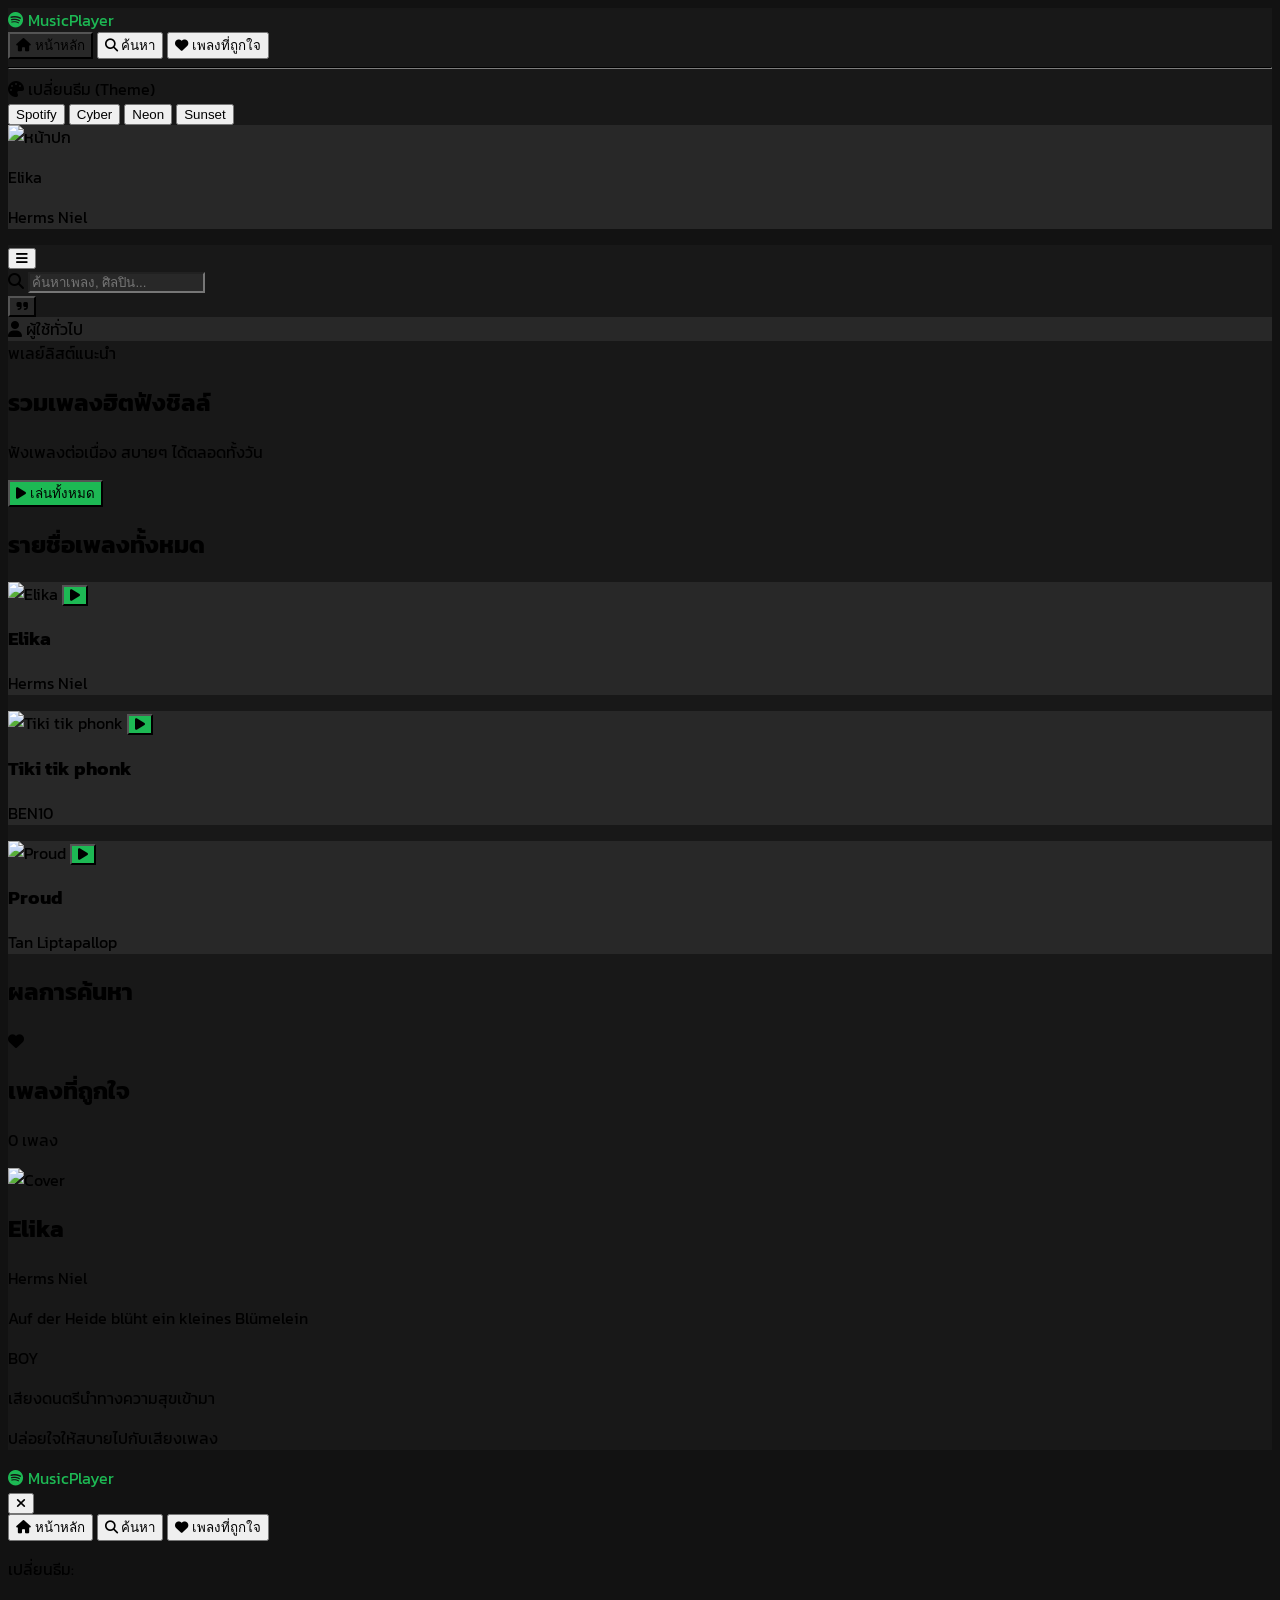
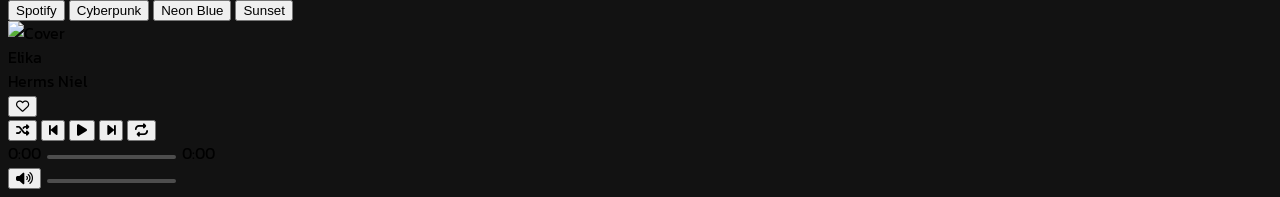
==== index.html @ 7f272111 "Add files via upload" ====
<!DOCTYPE html>
<html lang="th">
<head>
    <meta charset="UTF-8">
    <meta name="viewport" content="width=device-width, initial-scale=1.0">
    <title>Spotify Web Player Clone</title>
    <!-- Tailwind CSS -->
    <script src="https://cdn.tailwindcss.com"></script>
    <!-- FontAwesome Icons -->
    <link rel="stylesheet" href="https://cdnjs.cloudflare.com/ajax/libs/font-awesome/6.4.0/css/all.min.css">
    <!-- Google Fonts -->
    <link href="https://fonts.googleapis.com/css2?family=Inter:wght@300;400;500;600;700&family=Kanit:wght@300;400;500;600&display=swap" rel="stylesheet">
    <!-- Custom CSS -->
    <link rel="stylesheet" href="style.css">
</head>
<body class="theme-spotify bg-custom-base text-white h-screen flex flex-col overflow-hidden">

    <!-- Main Container -->
    <div class="flex flex-1 h-[calc(100vh-90px)] p-2 gap-2 overflow-hidden">
        
        <!-- Sidebar Navigation -->
        <aside class="w-64 bg-custom-surface rounded-lg p-4 flex flex-col justify-between hidden md:flex">
            <div class="space-y-6">
                <!-- Logo -->
                <div class="flex items-center gap-3 px-2 text-custom-primary cursor-pointer">
                    <i class="fa-brands fa-spotify text-3xl"></i>
                    <span class="text-xl font-bold tracking-wider text-white">MusicPlayer</span>
                </div>

                <!-- Main Menu -->
                <nav class="space-y-2">
                    <button onclick="switchTab('home')" id="nav-home" class="w-full flex items-center gap-4 px-3 py-2.5 rounded-md text-white font-medium bg-custom-elevated hover:bg-custom-elevated transition">
                        <i class="fa-solid fa-house text-lg"></i>
                        <span>หน้าหลัก</span>
                    </button>
                    <button onclick="switchTab('search')" id="nav-search" class="w-full flex items-center gap-4 px-3 py-2.5 rounded-md text-gray-400 hover:text-white font-medium hover:bg-custom-elevated transition">
                        <i class="fa-solid fa-magnifying-glass text-lg"></i>
                        <span>ค้นหา</span>
                    </button>
                    <button onclick="switchTab('favorites')" id="nav-favorites" class="w-full flex items-center gap-4 px-3 py-2.5 rounded-md text-gray-400 hover:text-white font-medium hover:bg-custom-elevated transition">
                        <i class="fa-solid fa-heart text-lg text-red-500"></i>
                        <span>เพลงที่ถูกใจ</span>
                    </button>
                </nav>

                <hr class="border-custom">

                <!-- Theme Selector Section -->
                <div>
                    <label class="text-xs font-semibold text-gray-400 uppercase tracking-wider block mb-3 px-2">
                        <i class="fa-solid fa-palette mr-1"></i> เปลี่ยนธีม (Theme)
                    </label>
                    <div class="grid grid-cols-2 gap-2 px-1">
                        <button onclick="setTheme('spotify')" class="p-2 text-xs rounded border border-gray-700 hover:border-green-500 flex items-center gap-2 bg-[#121212]">
                            <span class="w-3 h-3 rounded-full bg-[#1db954]"></span> Spotify
                        </button>
                        <button onclick="setTheme('cyberpunk')" class="p-2 text-xs rounded border border-gray-700 hover:border-pink-500 flex items-center gap-2 bg-[#0f051d]">
                            <span class="w-3 h-3 rounded-full bg-[#ff007f]"></span> Cyber
                        </button>
                        <button onclick="setTheme('neon-blue')" class="p-2 text-xs rounded border border-gray-700 hover:border-cyan-500 flex items-center gap-2 bg-[#030d1a]">
                            <span class="w-3 h-3 rounded-full bg-[#00d2ff]"></span> Neon
                        </button>
                        <button onclick="setTheme('sunset')" class="p-2 text-xs rounded border border-gray-700 hover:border-orange-500 flex items-center gap-2 bg-[#1a0c16]">
                            <span class="w-3 h-3 rounded-full bg-[#ff5e36]"></span> Sunset
                        </button>
                    </div>
                </div>
            </div>

            <!-- Current Track Mini Card Sidebar -->
            <div id="sidebar-track-info" class="p-3 bg-custom-elevated rounded-lg flex items-center gap-3 hidden">
                <img id="sidebar-cover" src="https://images.unsplash.com/photo-1470225620780-dba8ba36b745?w=100&h=100&fit=crop" class="w-12 h-12 rounded object-cover" alt="หน้าปก">
                <div class="overflow-hidden">
                    <p id="sidebar-title" class="text-sm font-semibold truncate">ชื่อเพลง</p>
                    <p id="sidebar-artist" class="text-xs text-gray-400 truncate">ศิลปิน</p>
                </div>
            </div>
        </aside>

        <!-- Main Content View -->
        <main class="flex-1 bg-custom-surface rounded-lg flex flex-col overflow-hidden relative">
            
            <!-- Header Bar -->
            <header class="p-4 flex justify-between items-center bg-black/20 backdrop-blur-md border-b border-custom sticky top-0 z-10">
                <div class="flex items-center gap-3 flex-1 max-w-md">
                    <!-- Mobile Menu Button -->
                    <button class="md:hidden text-2xl text-gray-300 mr-2" onclick="toggleMobileMenu()">
                        <i class="fa-solid fa-bars"></i>
                    </button>
                    
                    <!-- Search Input -->
                    <div class="relative w-full">
                        <i class="fa-solid fa-magnifying-glass absolute left-3 top-1/2 -translate-y-1/2 text-gray-400"></i>
                        <input type="text" id="search-input" oninput="handleSearch()" placeholder="ค้นหาเพลง, ศิลปิน..." 
                            class="w-full bg-custom-elevated pl-10 pr-4 py-2 rounded-full text-sm text-white placeholder-gray-400 focus:outline-none focus:ring-2 focus:ring-green-500 transition">
                    </div>
                </div>

                <!-- Right Side Header Controls -->
                <div class="flex items-center gap-3">
                    <button onclick="toggleLyricsView()" id="lyrics-btn" class="p-2 rounded-full bg-custom-elevated text-gray-300 hover:text-white transition" title="เนื้อเพลง">
                        <i class="fa-solid fa-quote-right"></i>
                    </button>
                    <div class="flex items-center gap-2 bg-custom-elevated px-3 py-1.5 rounded-full">
                        <i class="fa-solid fa-user text-xs"></i>
                        <span class="text-xs font-semibold">ผู้ใช้ทั่วไป</span>
                    </div>
                </div>
            </header>

            <!-- Scrollable Content Area -->
            <div id="content-area" class="flex-1 overflow-y-auto p-6">
                
                <!-- HOME VIEW -->
                <section id="view-home">
                    <div class="bg-gradient-to-r from-green-800 to-black/60 rounded-xl p-6 mb-8 flex items-center justify-between shadow-lg">
                        <div>
                            <span class="bg-white/20 text-xs px-2.5 py-1 rounded-full uppercase font-bold tracking-wider mb-2 inline-block">พเลย์ลิสต์แนะนำ</span>
                            <h1 class="text-3xl md:text-4xl font-extrabold mb-2">รวมเพลงฮิตฟังชิลล์</h1>
                            <p class="text-gray-200 text-sm mb-4">ฟังเพลงต่อเนื่อง สบายๆ ได้ตลอดทั้งวัน</p>
                            <button onclick="playSong(0)" class="bg-custom-primary text-black font-bold px-6 py-2.5 rounded-full hover:scale-105 transition flex items-center gap-2 shadow-md">
                                <i class="fa-solid fa-play"></i> เล่นทั้งหมด
                            </button>
                        </div>
                    </div>

                    <div class="mb-8">
                        <h2 class="text-2xl font-bold mb-4">รายชื่อเพลงทั้งหมด</h2>
                        <div id="song-grid" class="grid grid-cols-2 sm:grid-cols-3 md:grid-cols-4 lg:grid-cols-5 gap-4">
                            <!-- Songs Cards -->
                        </div>
                    </div>
                </section>

                <!-- SEARCH VIEW -->
                <section id="view-search" class="hidden">
                    <h2 class="text-2xl font-bold mb-4">ผลการค้นหา</h2>
                    <div id="search-results" class="space-y-2"></div>
                </section>

                <!-- FAVORITES VIEW -->
                <section id="view-favorites" class="hidden">
                    <div class="flex items-center gap-4 mb-6">
                        <div class="w-20 h-20 rounded-lg bg-gradient-to-br from-red-500 to-pink-600 flex items-center justify-center shadow-lg">
                            <i class="fa-solid fa-heart text-3xl text-white"></i>
                        </div>
                        <div>
                            <h1 class="text-3xl font-bold">เพลงที่ถูกใจ</h1>
                            <p id="fav-count" class="text-sm text-gray-400">0 เพลง</p>
                        </div>
                    </div>
                    <div id="favorites-list" class="space-y-2"></div>
                </section>

                <!-- LYRICS VIEW -->
                <section id="view-lyrics" class="hidden min-h-full flex flex-col items-center justify-center text-center p-4">
                    <div class="max-w-xl w-full">
                        <img id="lyrics-cover" src="" class="w-48 h-48 rounded-lg shadow-2xl mx-auto mb-6 object-cover" alt="Cover">
                        <h2 id="lyrics-title" class="text-2xl font-bold mb-1">--</h2>
                        <p id="lyrics-artist" class="text-gray-400 mb-8">--</p>
                        
                        <div id="lyrics-box" class="space-y-4 max-h-60 overflow-y-auto p-4 bg-black/20 rounded-xl"></div>
                    </div>
                </section>

            </div>
        </main>
    </div>

    <!-- Mobile Navigation Drawer -->
    <div id="mobile-menu" class="fixed inset-0 bg-black/80 z-50 flex flex-col p-6 hidden md:hidden">
        <div class="flex justify-between items-center mb-8">
            <div class="flex items-center gap-3 text-custom-primary">
                <i class="fa-brands fa-spotify text-3xl"></i>
                <span class="text-xl font-bold text-white">MusicPlayer</span>
            </div>
            <button onclick="toggleMobileMenu()" class="text-2xl text-gray-400"><i class="fa-solid fa-xmark"></i></button>
        </div>
        <nav class="space-y-4">
            <button onclick="switchTab('home'); toggleMobileMenu()" class="w-full flex items-center gap-4 text-lg p-2">
                <i class="fa-solid fa-house"></i> หน้าหลัก
            </button>
            <button onclick="switchTab('search'); toggleMobileMenu()" class="w-full flex items-center gap-4 text-lg p-2">
                <i class="fa-solid fa-magnifying-glass"></i> ค้นหา
            </button>
            <button onclick="switchTab('favorites'); toggleMobileMenu()" class="w-full flex items-center gap-4 text-lg p-2">
                <i class="fa-solid fa-heart text-red-500"></i> เพลงที่ถูกใจ
            </button>
        </nav>
        <div class="mt-auto">
            <p class="text-sm font-semibold mb-3">เปลี่ยนธีม:</p>
            <div class="grid grid-cols-2 gap-2">
                <button onclick="setTheme('spotify')" class="p-2 text-xs rounded bg-gray-800">Spotify</button>
                <button onclick="setTheme('cyberpunk')" class="p-2 text-xs rounded bg-gray-800">Cyberpunk</button>
                <button onclick="setTheme('neon-blue')" class="p-2 text-xs rounded bg-gray-800">Neon Blue</button>
                <button onclick="setTheme('sunset')" class="p-2 text-xs rounded bg-gray-800">Sunset</button>
            </div>
        </div>
    </div>

    <!-- Player Bottom Bar -->
    <footer class="h-[90px] bg-custom-base border-t border-custom px-4 flex items-center justify-between z-20 relative">
        <div class="flex items-center gap-3 w-1/4 min-w-[180px]">
            <img id="player-cover" src="https://images.unsplash.com/photo-1470225620780-dba8ba36b745?w=100&h=100&fit=crop" class="w-14 h-14 rounded object-cover bg-gray-800 shadow-md" alt="Cover">
            <div class="overflow-hidden">
                <div id="player-title" class="text-sm font-semibold truncate hover:underline cursor-pointer">เลือกเพลงเพื่อเล่น</div>
                <div id="player-artist" class="text-xs text-gray-400 truncate hover:underline cursor-pointer">--</div>
            </div>
            <button onclick="toggleFavoriteCurrent()" id="player-fav-btn" class="text-gray-400 hover:text-red-500 transition ml-2">
                <i class="fa-regular fa-heart"></i>
            </button>
        </div>

        <div class="flex flex-col items-center gap-1.5 w-2/4 max-w-xl">
            <div class="flex items-center gap-6">
                <button id="btn-shuffle" onclick="toggleShuffle()" class="text-gray-400 hover:text-white transition text-sm" title="สุ่มเพลง">
                    <i class="fa-solid fa-shuffle"></i>
                </button>
                <button onclick="prevSong()" class="text-gray-300 hover:text-white transition text-lg" title="เพลงก่อนหน้า">
                    <i class="fa-solid fa-backward-step"></i>
                </button>
                <button id="btn-play" onclick="togglePlayPause()" class="w-10 h-10 rounded-full bg-white text-black flex items-center justify-center hover:scale-105 transition shadow" title="เล่น/หยุด">
                    <i class="fa-solid fa-play text-lg pl-0.5"></i>
                </button>
                <button onclick="nextSong()" class="text-gray-300 hover:text-white transition text-lg" title="เพลงถัดไป">
                    <i class="fa-solid fa-forward-step"></i>
                </button>
                <button id="btn-repeat" onclick="toggleRepeat()" class="text-gray-400 hover:text-white transition text-sm" title="วนซ้ำ">
                    <i class="fa-solid fa-repeat"></i>
                </button>
            </div>

            <div class="w-full flex items-center gap-2 text-xs text-gray-400 range-container">
                <span id="current-time">0:00</span>
                <input type="range" id="seek-slider" min="0" max="100" value="0" class="w-full h-1" oninput="seekTo(this.value)">
                <span id="duration-time">0:00</span>
            </div>
        </div>

        <div class="flex items-center justify-end gap-3 w-1/4">
            <div class="flex items-center gap-2 range-container w-32">
                <button onclick="toggleMute()" id="btn-volume" class="text-gray-400 hover:text-white">
                    <i class="fa-solid fa-volume-high"></i>
                </button>
                <input type="range" id="volume-slider" min="0" max="1" step="0.01" value="0.7" class="w-full h-1" oninput="setVolume(this.value)">
            </div>
        </div>
    </footer>

    <!-- Audio Element -->
    <audio id="audio-player"></audio>

    <!-- Custom JavaScript -->
    <script src="script.js"></script>
</body>
</html>
---- style.css ----
body {
    font-family: 'Kanit', 'Inter', sans-serif;
    user-select: none;
}

/* Dynamic Theme Variables */
:root {
    --bg-base: #121212;
    --bg-surface: #181818;
    --bg-elevated: #282828;
    --accent-primary: #1db954;
    --accent-hover: #1ed760;
    --text-main: #ffffff;
    --text-muted: #b3b3b3;
    --border-color: #282828;
}

/* Custom Themes */
body.theme-spotify {
    --bg-base: #121212;
    --bg-surface: #181818;
    --bg-elevated: #282828;
    --accent-primary: #1db954;
    --accent-hover: #1ed760;
    --text-main: #ffffff;
    --text-muted: #b3b3b3;
    --border-color: #282828;
}

body.theme-cyberpunk {
    --bg-base: #0f051d;
    --bg-surface: #1b0933;
    --bg-elevated: #2c1254;
    --accent-primary: #ff007f;
    --accent-hover: #ff3399;
    --text-main: #00f6ff;
    --text-muted: #a48fff;
    --border-color: #3b186c;
}

body.theme-neon-blue {
    --bg-base: #030d1a;
    --bg-surface: #0a192f;
    --bg-elevated: #112240;
    --accent-primary: #00d2ff;
    --accent-hover: #33ddff;
    --text-main: #e6f1ff;
    --text-muted: #8892b0;
    --border-color: #233554;
}

body.theme-sunset {
    --bg-base: #1a0c16;
    --bg-surface: #2a1524;
    --bg-elevated: #3d1e35;
    --accent-primary: #ff5e36;
    --accent-hover: #ff7854;
    --text-main: #fff0f5;
    --text-muted: #c39ea0;
    --border-color: #4a2340;
}

/* Custom Scrollbar */
::-webkit-scrollbar {
    width: 8px;
    height: 8px;
}
::-webkit-scrollbar-track {
    background: transparent;
}
::-webkit-scrollbar-thumb {
    background: rgba(255, 255, 255, 0.2);
    border-radius: 4px;
}
::-webkit-scrollbar-thumb:hover {
    background: rgba(255, 255, 255, 0.4);
}

/* Apply Variables */
.bg-custom-base { background-color: var(--bg-base); }
.bg-custom-surface { background-color: var(--bg-surface); }
.bg-custom-elevated { background-color: var(--bg-elevated); }
.text-custom-primary { color: var(--accent-primary); }
.bg-custom-primary { background-color: var(--accent-primary); }
.border-custom { border-color: var(--border-color); }

/* Range Slider Styling */
input[type="range"] {
    -webkit-appearance: none;
    appearance: none;
    background: transparent;
    cursor: pointer;
}
input[type="range"]::-webkit-slider-runnable-track {
    background: #4d4d4d;
    height: 4px;
    border-radius: 2px;
}
input[type="range"]::-webkit-slider-thumb {
    -webkit-appearance: none;
    appearance: none;
    margin-top: -4px;
    background-color: #fff;
    height: 12px;
    width: 12px;
    border-radius: 50%;
    opacity: 0;
    transition: opacity 0.2s;
}
.range-container:hover input[type="range"]::-webkit-slider-thumb {
    opacity: 1;
}
.range-container:hover input[type="range"]::-webkit-slider-runnable-track {
    background: var(--accent-primary);
}

/* Animation */
@keyframes pulse-subtle {
    0%, 100% { opacity: 1; transform: scale(1); }
    50% { opacity: 0.85; transform: scale(0.98); }
}
.playing-animation {
    animation: pulse-subtle 2s infinite ease-in-out;
}

.lyric-line {
    transition: all 0.3s ease;
}
.lyric-line.active {
    color: var(--accent-primary);
    font-size: 1.25rem;
    font-weight: 600;
}
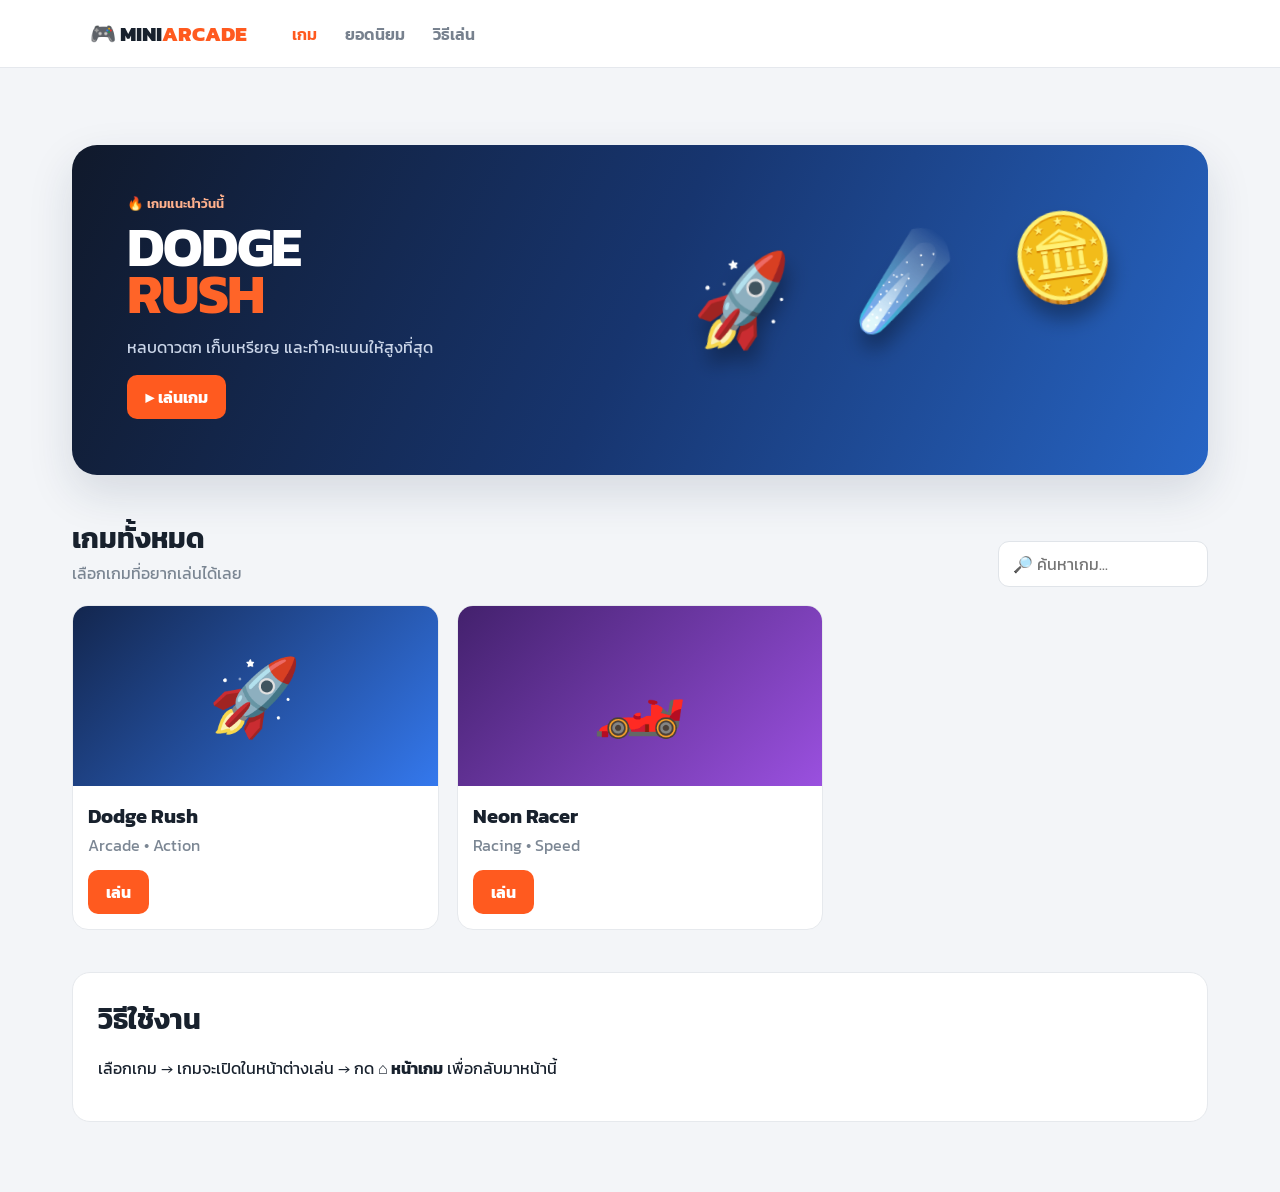
==== commit 51f94fb0: "Add files via upload" ====
--- a/index.html
+++ b/index.html
@@ -1,256 +1,76 @@
-<!DOCTYPE html>
-<html lang="th">
-<head>
-    <meta charset="UTF-8">
-    <meta name="viewport" content="width=device-width, initial-scale=1.0">
-    <title>Spotify Web Player Clone</title>
-    <!-- Tailwind CSS -->
-    <script src="https://cdn.tailwindcss.com"></script>
-    <!-- FontAwesome Icons -->
-    <link rel="stylesheet" href="https://cdnjs.cloudflare.com/ajax/libs/font-awesome/6.4.0/css/all.min.css">
-    <!-- Google Fonts -->
-    <link href="https://fonts.googleapis.com/css2?family=Inter:wght@300;400;500;600;700&family=Kanit:wght@300;400;500;600&display=swap" rel="stylesheet">
-    <!-- Custom CSS -->
-    <link rel="stylesheet" href="style.css">
-</head>
-<body class="theme-spotify bg-custom-base text-white h-screen flex flex-col overflow-hidden">
-
-    <!-- Main Container -->
-    <div class="flex flex-1 h-[calc(100vh-90px)] p-2 gap-2 overflow-hidden">
-        
-        <!-- Sidebar Navigation -->
-        <aside class="w-64 bg-custom-surface rounded-lg p-4 flex flex-col justify-between hidden md:flex">
-            <div class="space-y-6">
-                <!-- Logo -->
-                <div class="flex items-center gap-3 px-2 text-custom-primary cursor-pointer">
-                    <i class="fa-brands fa-spotify text-3xl"></i>
-                    <span class="text-xl font-bold tracking-wider text-white">MusicPlayer</span>
-                </div>
-
-                <!-- Main Menu -->
-                <nav class="space-y-2">
-                    <button onclick="switchTab('home')" id="nav-home" class="w-full flex items-center gap-4 px-3 py-2.5 rounded-md text-white font-medium bg-custom-elevated hover:bg-custom-elevated transition">
-                        <i class="fa-solid fa-house text-lg"></i>
-                        <span>หน้าหลัก</span>
-                    </button>
-                    <button onclick="switchTab('search')" id="nav-search" class="w-full flex items-center gap-4 px-3 py-2.5 rounded-md text-gray-400 hover:text-white font-medium hover:bg-custom-elevated transition">
-                        <i class="fa-solid fa-magnifying-glass text-lg"></i>
-                        <span>ค้นหา</span>
-                    </button>
-                    <button onclick="switchTab('favorites')" id="nav-favorites" class="w-full flex items-center gap-4 px-3 py-2.5 rounded-md text-gray-400 hover:text-white font-medium hover:bg-custom-elevated transition">
-                        <i class="fa-solid fa-heart text-lg text-red-500"></i>
-                        <span>เพลงที่ถูกใจ</span>
-                    </button>
-                </nav>
-
-                <hr class="border-custom">
-
-                <!-- Theme Selector Section -->
-                <div>
-                    <label class="text-xs font-semibold text-gray-400 uppercase tracking-wider block mb-3 px-2">
-                        <i class="fa-solid fa-palette mr-1"></i> เปลี่ยนธีม (Theme)
-                    </label>
-                    <div class="grid grid-cols-2 gap-2 px-1">
-                        <button onclick="setTheme('spotify')" class="p-2 text-xs rounded border border-gray-700 hover:border-green-500 flex items-center gap-2 bg-[#121212]">
-                            <span class="w-3 h-3 rounded-full bg-[#1db954]"></span> Spotify
-                        </button>
-                        <button onclick="setTheme('cyberpunk')" class="p-2 text-xs rounded border border-gray-700 hover:border-pink-500 flex items-center gap-2 bg-[#0f051d]">
-                            <span class="w-3 h-3 rounded-full bg-[#ff007f]"></span> Cyber
-                        </button>
-                        <button onclick="setTheme('neon-blue')" class="p-2 text-xs rounded border border-gray-700 hover:border-cyan-500 flex items-center gap-2 bg-[#030d1a]">
-                            <span class="w-3 h-3 rounded-full bg-[#00d2ff]"></span> Neon
-                        </button>
-                        <button onclick="setTheme('sunset')" class="p-2 text-xs rounded border border-gray-700 hover:border-orange-500 flex items-center gap-2 bg-[#1a0c16]">
-                            <span class="w-3 h-3 rounded-full bg-[#ff5e36]"></span> Sunset
-                        </button>
-                    </div>
-                </div>
-            </div>
-
-            <!-- Current Track Mini Card Sidebar -->
-            <div id="sidebar-track-info" class="p-3 bg-custom-elevated rounded-lg flex items-center gap-3 hidden">
-                <img id="sidebar-cover" src="https://images.unsplash.com/photo-1470225620780-dba8ba36b745?w=100&h=100&fit=crop" class="w-12 h-12 rounded object-cover" alt="หน้าปก">
-                <div class="overflow-hidden">
-                    <p id="sidebar-title" class="text-sm font-semibold truncate">ชื่อเพลง</p>
-                    <p id="sidebar-artist" class="text-xs text-gray-400 truncate">ศิลปิน</p>
-                </div>
-            </div>
-        </aside>
-
-        <!-- Main Content View -->
-        <main class="flex-1 bg-custom-surface rounded-lg flex flex-col overflow-hidden relative">
-            
-            <!-- Header Bar -->
-            <header class="p-4 flex justify-between items-center bg-black/20 backdrop-blur-md border-b border-custom sticky top-0 z-10">
-                <div class="flex items-center gap-3 flex-1 max-w-md">
-                    <!-- Mobile Menu Button -->
-                    <button class="md:hidden text-2xl text-gray-300 mr-2" onclick="toggleMobileMenu()">
-                        <i class="fa-solid fa-bars"></i>
-                    </button>
-                    
-                    <!-- Search Input -->
-                    <div class="relative w-full">
-                        <i class="fa-solid fa-magnifying-glass absolute left-3 top-1/2 -translate-y-1/2 text-gray-400"></i>
-                        <input type="text" id="search-input" oninput="handleSearch()" placeholder="ค้นหาเพลง, ศิลปิน..." 
-                            class="w-full bg-custom-elevated pl-10 pr-4 py-2 rounded-full text-sm text-white placeholder-gray-400 focus:outline-none focus:ring-2 focus:ring-green-500 transition">
-                    </div>
-                </div>
-
-                <!-- Right Side Header Controls -->
-                <div class="flex items-center gap-3">
-                    <button onclick="toggleLyricsView()" id="lyrics-btn" class="p-2 rounded-full bg-custom-elevated text-gray-300 hover:text-white transition" title="เนื้อเพลง">
-                        <i class="fa-solid fa-quote-right"></i>
-                    </button>
-                    <div class="flex items-center gap-2 bg-custom-elevated px-3 py-1.5 rounded-full">
-                        <i class="fa-solid fa-user text-xs"></i>
-                        <span class="text-xs font-semibold">ผู้ใช้ทั่วไป</span>
-                    </div>
-                </div>
-            </header>
-
-            <!-- Scrollable Content Area -->
-            <div id="content-area" class="flex-1 overflow-y-auto p-6">
-                
-                <!-- HOME VIEW -->
-                <section id="view-home">
-                    <div class="bg-gradient-to-r from-green-800 to-black/60 rounded-xl p-6 mb-8 flex items-center justify-between shadow-lg">
-                        <div>
-                            <span class="bg-white/20 text-xs px-2.5 py-1 rounded-full uppercase font-bold tracking-wider mb-2 inline-block">พเลย์ลิสต์แนะนำ</span>
-                            <h1 class="text-3xl md:text-4xl font-extrabold mb-2">รวมเพลงฮิตฟังชิลล์</h1>
-                            <p class="text-gray-200 text-sm mb-4">ฟังเพลงต่อเนื่อง สบายๆ ได้ตลอดทั้งวัน</p>
-                            <button onclick="playSong(0)" class="bg-custom-primary text-black font-bold px-6 py-2.5 rounded-full hover:scale-105 transition flex items-center gap-2 shadow-md">
-                                <i class="fa-solid fa-play"></i> เล่นทั้งหมด
-                            </button>
-                        </div>
-                    </div>
-
-                    <div class="mb-8">
-                        <h2 class="text-2xl font-bold mb-4">รายชื่อเพลงทั้งหมด</h2>
-                        <div id="song-grid" class="grid grid-cols-2 sm:grid-cols-3 md:grid-cols-4 lg:grid-cols-5 gap-4">
-                            <!-- Songs Cards -->
-                        </div>
-                    </div>
-                </section>
-
-                <!-- SEARCH VIEW -->
-                <section id="view-search" class="hidden">
-                    <h2 class="text-2xl font-bold mb-4">ผลการค้นหา</h2>
-                    <div id="search-results" class="space-y-2"></div>
-                </section>
-
-                <!-- FAVORITES VIEW -->
-                <section id="view-favorites" class="hidden">
-                    <div class="flex items-center gap-4 mb-6">
-                        <div class="w-20 h-20 rounded-lg bg-gradient-to-br from-red-500 to-pink-600 flex items-center justify-center shadow-lg">
-                            <i class="fa-solid fa-heart text-3xl text-white"></i>
-                        </div>
-                        <div>
-                            <h1 class="text-3xl font-bold">เพลงที่ถูกใจ</h1>
-                            <p id="fav-count" class="text-sm text-gray-400">0 เพลง</p>
-                        </div>
-                    </div>
-                    <div id="favorites-list" class="space-y-2"></div>
-                </section>
-
-                <!-- LYRICS VIEW -->
-                <section id="view-lyrics" class="hidden min-h-full flex flex-col items-center justify-center text-center p-4">
-                    <div class="max-w-xl w-full">
-                        <img id="lyrics-cover" src="" class="w-48 h-48 rounded-lg shadow-2xl mx-auto mb-6 object-cover" alt="Cover">
-                        <h2 id="lyrics-title" class="text-2xl font-bold mb-1">--</h2>
-                        <p id="lyrics-artist" class="text-gray-400 mb-8">--</p>
-                        
-                        <div id="lyrics-box" class="space-y-4 max-h-60 overflow-y-auto p-4 bg-black/20 rounded-xl"></div>
-                    </div>
-                </section>
-
-            </div>
-        </main>
-    </div>
-
-    <!-- Mobile Navigation Drawer -->
-    <div id="mobile-menu" class="fixed inset-0 bg-black/80 z-50 flex flex-col p-6 hidden md:hidden">
-        <div class="flex justify-between items-center mb-8">
-            <div class="flex items-center gap-3 text-custom-primary">
-                <i class="fa-brands fa-spotify text-3xl"></i>
-                <span class="text-xl font-bold text-white">MusicPlayer</span>
-            </div>
-            <button onclick="toggleMobileMenu()" class="text-2xl text-gray-400"><i class="fa-solid fa-xmark"></i></button>
-        </div>
-        <nav class="space-y-4">
-            <button onclick="switchTab('home'); toggleMobileMenu()" class="w-full flex items-center gap-4 text-lg p-2">
-                <i class="fa-solid fa-house"></i> หน้าหลัก
-            </button>
-            <button onclick="switchTab('search'); toggleMobileMenu()" class="w-full flex items-center gap-4 text-lg p-2">
-                <i class="fa-solid fa-magnifying-glass"></i> ค้นหา
-            </button>
-            <button onclick="switchTab('favorites'); toggleMobileMenu()" class="w-full flex items-center gap-4 text-lg p-2">
-                <i class="fa-solid fa-heart text-red-500"></i> เพลงที่ถูกใจ
-            </button>
-        </nav>
-        <div class="mt-auto">
-            <p class="text-sm font-semibold mb-3">เปลี่ยนธีม:</p>
-            <div class="grid grid-cols-2 gap-2">
-                <button onclick="setTheme('spotify')" class="p-2 text-xs rounded bg-gray-800">Spotify</button>
-                <button onclick="setTheme('cyberpunk')" class="p-2 text-xs rounded bg-gray-800">Cyberpunk</button>
-                <button onclick="setTheme('neon-blue')" class="p-2 text-xs rounded bg-gray-800">Neon Blue</button>
-                <button onclick="setTheme('sunset')" class="p-2 text-xs rounded bg-gray-800">Sunset</button>
-            </div>
-        </div>
-    </div>
-
-    <!-- Player Bottom Bar -->
-    <footer class="h-[90px] bg-custom-base border-t border-custom px-4 flex items-center justify-between z-20 relative">
-        <div class="flex items-center gap-3 w-1/4 min-w-[180px]">
-            <img id="player-cover" src="https://images.unsplash.com/photo-1470225620780-dba8ba36b745?w=100&h=100&fit=crop" class="w-14 h-14 rounded object-cover bg-gray-800 shadow-md" alt="Cover">
-            <div class="overflow-hidden">
-                <div id="player-title" class="text-sm font-semibold truncate hover:underline cursor-pointer">เลือกเพลงเพื่อเล่น</div>
-                <div id="player-artist" class="text-xs text-gray-400 truncate hover:underline cursor-pointer">--</div>
-            </div>
-            <button onclick="toggleFavoriteCurrent()" id="player-fav-btn" class="text-gray-400 hover:text-red-500 transition ml-2">
-                <i class="fa-regular fa-heart"></i>
-            </button>
-        </div>
-
-        <div class="flex flex-col items-center gap-1.5 w-2/4 max-w-xl">
-            <div class="flex items-center gap-6">
-                <button id="btn-shuffle" onclick="toggleShuffle()" class="text-gray-400 hover:text-white transition text-sm" title="สุ่มเพลง">
-                    <i class="fa-solid fa-shuffle"></i>
-                </button>
-                <button onclick="prevSong()" class="text-gray-300 hover:text-white transition text-lg" title="เพลงก่อนหน้า">
-                    <i class="fa-solid fa-backward-step"></i>
-                </button>
-                <button id="btn-play" onclick="togglePlayPause()" class="w-10 h-10 rounded-full bg-white text-black flex items-center justify-center hover:scale-105 transition shadow" title="เล่น/หยุด">
-                    <i class="fa-solid fa-play text-lg pl-0.5"></i>
-                </button>
-                <button onclick="nextSong()" class="text-gray-300 hover:text-white transition text-lg" title="เพลงถัดไป">
-                    <i class="fa-solid fa-forward-step"></i>
-                </button>
-                <button id="btn-repeat" onclick="toggleRepeat()" class="text-gray-400 hover:text-white transition text-sm" title="วนซ้ำ">
-                    <i class="fa-solid fa-repeat"></i>
-                </button>
-            </div>
-
-            <div class="w-full flex items-center gap-2 text-xs text-gray-400 range-container">
-                <span id="current-time">0:00</span>
-                <input type="range" id="seek-slider" min="0" max="100" value="0" class="w-full h-1" oninput="seekTo(this.value)">
-                <span id="duration-time">0:00</span>
-            </div>
-        </div>
-
-        <div class="flex items-center justify-end gap-3 w-1/4">
-            <div class="flex items-center gap-2 range-container w-32">
-                <button onclick="toggleMute()" id="btn-volume" class="text-gray-400 hover:text-white">
-                    <i class="fa-solid fa-volume-high"></i>
-                </button>
-                <input type="range" id="volume-slider" min="0" max="1" step="0.01" value="0.7" class="w-full h-1" oninput="setVolume(this.value)">
-            </div>
-        </div>
-    </footer>
-
-    <!-- Audio Element -->
-    <audio id="audio-player"></audio>
-
-    <!-- Custom JavaScript -->
-    <script src="script.js"></script>
-</body>
-</html>+<!DOCTYPE html>
+<html lang="th">
+<head>
+  <meta charset="UTF-8">
+  <meta name="viewport" content="width=device-width, initial-scale=1.0">
+  <title>Mini Arcade</title>
+  <link rel="stylesheet" href="style.css">
+</head>
+<body>
+<header class="topbar">
+  <div class="logo">🎮 MINI<span>ARCADE</span></div>
+  <nav>
+    <a class="active" href="#">เกม</a>
+    <a href="#games">ยอดนิยม</a>
+    <a href="#howto">วิธีเล่น</a>
+  </nav>
+</header>
+
+<main>
+  <section class="hero">
+    <div>
+      <small>🔥 เกมแนะนำวันนี้</small>
+      <h1>DODGE<br><span>RUSH</span></h1>
+      <p>หลบดาวตก เก็บเหรียญ และทำคะแนนให้สูงที่สุด</p>
+      <button onclick="openGame('dodge-rush')">▶ เล่นเกม</button>
+    </div>
+    <div class="hero-art">🚀 ☄️ 🪙</div>
+  </section>
+
+  <section id="games">
+    <div class="section-head">
+      <div>
+        <h2>เกมทั้งหมด</h2>
+        <p>เลือกเกมที่อยากเล่นได้เลย</p>
+      </div>
+      <input id="search" placeholder="🔎 ค้นหาเกม...">
+    </div>
+
+    <div class="games">
+      <article class="card" data-name="dodge rush">
+        <div class="thumb blue">🚀</div>
+        <div class="info">
+          <h3>Dodge Rush</h3><p>Arcade • Action</p>
+          <button onclick="openGame('dodge-rush')">เล่น</button>
+        </div>
+      </article>
+
+      <article class="card" data-name="neon racer">
+        <div class="thumb purple">🏎️</div>
+        <div class="info">
+          <h3>Neon Racer</h3><p>Racing • Speed</p>
+          <button onclick="openGame('neon-racer')">เล่น</button>
+        </div>
+      </article>
+    </div>
+  </section>
+
+  <section id="howto" class="howto">
+    <h2>วิธีใช้งาน</h2>
+    <p>เลือกเกม → เกมจะเปิดในหน้าต่างเล่น → กด <b>⌂ หน้าเกม</b> เพื่อกลับมาหน้านี้</p>
+  </section>
+</main>
+
+<div id="gameModal" class="modal hidden">
+  <div class="game-box">
+    <div class="game-bar">
+      <b id="gameTitle">Game</b>
+      <button onclick="closeGame()">✕</button>
+    </div>
+    <iframe id="gameFrame" title="Game"></iframe>
+  </div>
+</div>
+
+<script src="script.js"></script>
+</body>
+</html>
--- a/style.css
+++ b/style.css
@@ -1,133 +1,242 @@
-body {
-    font-family: 'Kanit', 'Inter', sans-serif;
-    user-select: none;
-}
-
-/* Dynamic Theme Variables */
-:root {
-    --bg-base: #121212;
-    --bg-surface: #181818;
-    --bg-elevated: #282828;
-    --accent-primary: #1db954;
-    --accent-hover: #1ed760;
-    --text-main: #ffffff;
-    --text-muted: #b3b3b3;
-    --border-color: #282828;
-}
-
-/* Custom Themes */
-body.theme-spotify {
-    --bg-base: #121212;
-    --bg-surface: #181818;
-    --bg-elevated: #282828;
-    --accent-primary: #1db954;
-    --accent-hover: #1ed760;
-    --text-main: #ffffff;
-    --text-muted: #b3b3b3;
-    --border-color: #282828;
-}
-
-body.theme-cyberpunk {
-    --bg-base: #0f051d;
-    --bg-surface: #1b0933;
-    --bg-elevated: #2c1254;
-    --accent-primary: #ff007f;
-    --accent-hover: #ff3399;
-    --text-main: #00f6ff;
-    --text-muted: #a48fff;
-    --border-color: #3b186c;
-}
-
-body.theme-neon-blue {
-    --bg-base: #030d1a;
-    --bg-surface: #0a192f;
-    --bg-elevated: #112240;
-    --accent-primary: #00d2ff;
-    --accent-hover: #33ddff;
-    --text-main: #e6f1ff;
-    --text-muted: #8892b0;
-    --border-color: #233554;
-}
-
-body.theme-sunset {
-    --bg-base: #1a0c16;
-    --bg-surface: #2a1524;
-    --bg-elevated: #3d1e35;
-    --accent-primary: #ff5e36;
-    --accent-hover: #ff7854;
-    --text-main: #fff0f5;
-    --text-muted: #c39ea0;
-    --border-color: #4a2340;
-}
-
-/* Custom Scrollbar */
-::-webkit-scrollbar {
-    width: 8px;
-    height: 8px;
-}
-::-webkit-scrollbar-track {
-    background: transparent;
-}
-::-webkit-scrollbar-thumb {
-    background: rgba(255, 255, 255, 0.2);
-    border-radius: 4px;
-}
-::-webkit-scrollbar-thumb:hover {
-    background: rgba(255, 255, 255, 0.4);
-}
-
-/* Apply Variables */
-.bg-custom-base { background-color: var(--bg-base); }
-.bg-custom-surface { background-color: var(--bg-surface); }
-.bg-custom-elevated { background-color: var(--bg-elevated); }
-.text-custom-primary { color: var(--accent-primary); }
-.bg-custom-primary { background-color: var(--accent-primary); }
-.border-custom { border-color: var(--border-color); }
-
-/* Range Slider Styling */
-input[type="range"] {
-    -webkit-appearance: none;
-    appearance: none;
-    background: transparent;
-    cursor: pointer;
-}
-input[type="range"]::-webkit-slider-runnable-track {
-    background: #4d4d4d;
-    height: 4px;
-    border-radius: 2px;
-}
-input[type="range"]::-webkit-slider-thumb {
-    -webkit-appearance: none;
-    appearance: none;
-    margin-top: -4px;
-    background-color: #fff;
-    height: 12px;
-    width: 12px;
-    border-radius: 50%;
-    opacity: 0;
-    transition: opacity 0.2s;
-}
-.range-container:hover input[type="range"]::-webkit-slider-thumb {
-    opacity: 1;
-}
-.range-container:hover input[type="range"]::-webkit-slider-runnable-track {
-    background: var(--accent-primary);
-}
-
-/* Animation */
-@keyframes pulse-subtle {
-    0%, 100% { opacity: 1; transform: scale(1); }
-    50% { opacity: 0.85; transform: scale(0.98); }
-}
-.playing-animation {
-    animation: pulse-subtle 2s infinite ease-in-out;
-}
-
-.lyric-line {
-    transition: all 0.3s ease;
-}
-.lyric-line.active {
-    color: var(--accent-primary);
-    font-size: 1.25rem;
-    font-weight: 600;
+@import url('https://fonts.googleapis.com/css2?family=Kanit:wght@400;500;600;700;800&display=swap');
+
+* {
+  box-sizing: border-box;
+}
+body {
+  margin: 0;
+  background: #f3f5f8;
+  color: #18212d;
+  font-family: Kanit, Arial, sans-serif;
+}
+button,
+input {
+  font: inherit;
+}
+button {
+  cursor: pointer;
+}
+.topbar {
+  height: 68px;
+  background: #fff;
+  border-bottom: 1px solid #e5e8ed;
+  display: flex;
+  align-items: center;
+  padding: 0 7%;
+  gap: 45px;
+  position: sticky;
+  top: 0;
+  z-index: 5;
+}
+.logo {
+  font-weight: 800;
+  font-size: 21px;
+}
+.logo span {
+  color: #ff5a1f;
+}
+nav {
+  display: flex;
+  gap: 28px;
+}
+nav a {
+  text-decoration: none;
+  color: #77818e;
+  font-weight: 600;
+}
+nav a.active,
+nav a:hover {
+  color: #ff5a1f;
+}
+main {
+  max-width: 1180px;
+  margin: auto;
+  padding: 35px 22px 70px;
+}
+.hero {
+  height: 330px;
+  border-radius: 25px;
+  padding: 45px 55px;
+  color: white;
+  background: linear-gradient(115deg, #10192b, #17356f, #2765c5);
+  display: flex;
+  position: relative;
+  overflow: hidden;
+  box-shadow: 0 18px 45px #182a4b22;
+}
+.hero small {
+  color: #ffb18d;
+  font-weight: 600;
+}
+.hero h1 {
+  font-size: 56px;
+  line-height: 0.84;
+  margin: 9px 0 18px;
+  letter-spacing: -2px;
+}
+.hero h1 span {
+  color: #ff6428;
+}
+.hero p {
+  color: #cad5e8;
+}
+.hero button,
+.info button {
+  border: 0;
+  border-radius: 10px;
+  background: #ff5a1f;
+  color: #fff;
+  font-weight: 700;
+  padding: 10px 18px;
+}
+.hero-art {
+  position: absolute;
+  right: 8%;
+  top: 70px;
+  font-size: 85px;
+  word-spacing: 35px;
+  transform: rotate(-8deg);
+  filter: drop-shadow(0 15px 10px #0005);
+}
+section {
+  margin-top: 42px;
+}
+.section-head {
+  display: flex;
+  justify-content: space-between;
+  align-items: end;
+  margin-bottom: 18px;
+}
+.section-head h2,
+.howto h2 {
+  margin: 0;
+  font-size: 28px;
+}
+.section-head p {
+  margin: 2px 0;
+  color: #7a8592;
+}
+.section-head input {
+  border: 1px solid #e0e4e9;
+  border-radius: 11px;
+  padding: 10px 14px;
+  outline: 0;
+  width: 210px;
+  background: #fff;
+}
+.games {
+  display: grid;
+  grid-template-columns: repeat(3, 1fr);
+  gap: 18px;
+}
+.card {
+  background: #fff;
+  border: 1px solid #e6e9ed;
+  border-radius: 16px;
+  overflow: hidden;
+  transition: 0.2s;
+}
+.card:hover {
+  transform: translateY(-5px);
+  box-shadow: 0 15px 30px #17223518;
+}
+.thumb {
+  height: 180px;
+  display: flex;
+  justify-content: center;
+  align-items: center;
+  font-size: 75px;
+}
+.blue {
+  background: linear-gradient(135deg, #13264e, #3478ed);
+}
+.purple {
+  background: linear-gradient(135deg, #43216d, #9a50df);
+}
+.info {
+  padding: 15px;
+  position: relative;
+}
+.info h3 {
+  margin: 0;
+  font-size: 20px;
+}
+.info p {
+  color: #7c8794;
+  margin: 2px 0 13px;
+}
+.howto {
+  background: #fff;
+  border: 1px solid #e6e9ed;
+  border-radius: 18px;
+  padding: 25px;
+}
+.modal {
+  position: fixed;
+  inset: 0;
+  background: #070d18dd;
+  backdrop-filter: blur(5px);
+  z-index: 20;
+  display: flex;
+  align-items: center;
+  justify-content: center;
+  padding: 18px;
+}
+.hidden {
+  display: none;
+}
+.game-box {
+  width: min(1100px, 96vw);
+  height: min(720px, 94vh);
+  background: #111827;
+  border-radius: 16px;
+  overflow: hidden;
+  box-shadow: 0 30px 80px #0008;
+  display: flex;
+  flex-direction: column;
+}
+.game-bar {
+  height: 52px;
+  flex: 0 0 52px;
+  color: white;
+  display: flex;
+  align-items: center;
+  justify-content: space-between;
+  padding: 0 16px;
+}
+.game-bar button {
+  border: 0;
+  border-radius: 8px;
+  background: #293449;
+  color: white;
+  padding: 7px 11px;
+}
+.game-box iframe {
+  border: 0;
+  width: 100%;
+  height: 100%;
+  background: #101827;
+}
+@media (max-width: 700px) {
+  .topbar {
+    padding: 0 18px;
+    gap: 20px;
+  }
+  .hero {
+    padding: 35px 28px;
+  }
+  .hero-art {
+    opacity: 0.25;
+    right: -30px;
+  }
+  .games {
+    grid-template-columns: 1fr;
+  }
+  .section-head {
+    display: block;
+  }
+  .section-head input {
+    margin-top: 12px;
+    width: 100%;
+  }
 }
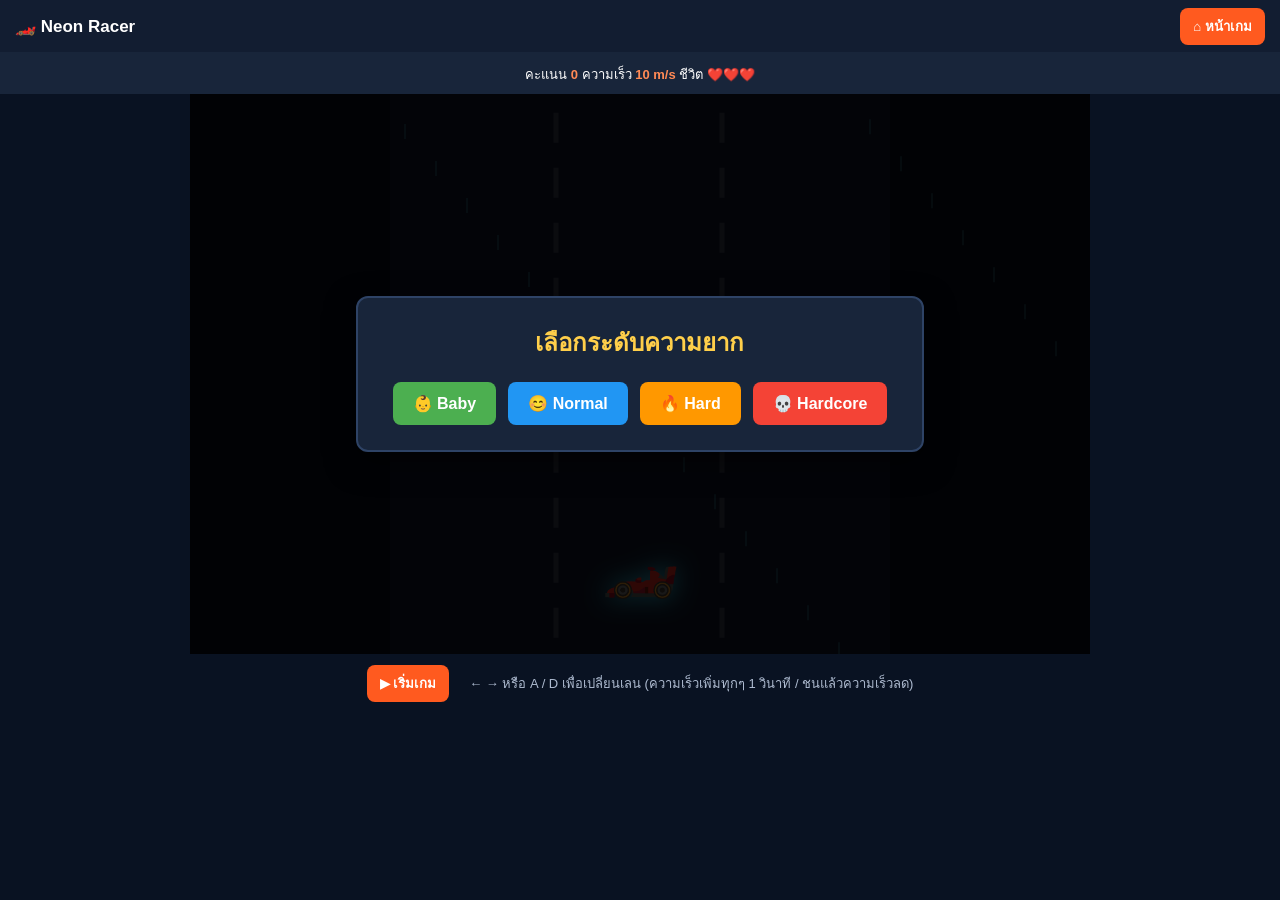
==== commit 06576f7c: "Add files via upload" ====
--- a/index.html
+++ b/index.html
@@ -1,76 +1,48 @@
 <!DOCTYPE html>
 <html lang="th">
 <head>
-  <meta charset="UTF-8">
-  <meta name="viewport" content="width=device-width, initial-scale=1.0">
-  <title>Mini Arcade</title>
-  <link rel="stylesheet" href="style.css">
+    <meta charset="UTF-8">
+    <meta name="viewport" content="width=device-width, initial-scale=1.0">
+    <title>Neon Racer</title>
+    <link rel="stylesheet" href="style.css">
 </head>
 <body>
-<header class="topbar">
-  <div class="logo">🎮 MINI<span>ARCADE</span></div>
-  <nav>
-    <a class="active" href="#">เกม</a>
-    <a href="#games">ยอดนิยม</a>
-    <a href="#howto">วิธีเล่น</a>
-  </nav>
-</header>
-
-<main>
-  <section class="hero">
-    <div>
-      <small>🔥 เกมแนะนำวันนี้</small>
-      <h1>DODGE<br><span>RUSH</span></h1>
-      <p>หลบดาวตก เก็บเหรียญ และทำคะแนนให้สูงที่สุด</p>
-      <button onclick="openGame('dodge-rush')">▶ เล่นเกม</button>
+    <div class="top">
+        <b>🏎️ Neon Racer</b>
+        <button onclick="goHome()">⌂ หน้าเกม</button>
     </div>
-    <div class="hero-art">🚀 ☄️ 🪙</div>
-  </section>
-
-  <section id="games">
-    <div class="section-head">
-      <div>
-        <h2>เกมทั้งหมด</h2>
-        <p>เลือกเกมที่อยากเล่นได้เลย</p>
-      </div>
-      <input id="search" placeholder="🔎 ค้นหาเกม...">
+    <div class="hud">
+        คะแนน <b id="score">0</b>  
+        ความเร็ว <b id="speed">10 m/s</b> 
+        ชีวิต <b id="lives">❤️❤️❤️</b>
     </div>
 
-    <div class="games">
-      <article class="card" data-name="dodge rush">
-        <div class="thumb blue">🚀</div>
-        <div class="info">
-          <h3>Dodge Rush</h3><p>Arcade • Action</p>
-          <button onclick="openGame('dodge-rush')">เล่น</button>
+    <div class="game-container">
+        <canvas id="game" width="900" height="560"></canvas>
+        
+        <!-- Modal เลือกระดับความยาก -->
+        <div id="difficulty-modal" class="modal">
+            <div class="modal-content">
+                <h2>เลือกระดับความยาก</h2>
+                <div class="diff-buttons">
+                    <button class="btn-diff baby" onclick="selectDifficulty('baby')">👶 Baby</button>
+                    <button class="btn-diff normal" onclick="selectDifficulty('normal')">😊 Normal</button>
+                    <button class="btn-diff hard" onclick="selectDifficulty('hard')">🔥 Hard</button>
+                    <button class="btn-diff hardcore" onclick="selectDifficulty('hardcore')">💀 Hardcore</button>
+                </div>
+            </div>
         </div>
-      </article>
 
-      <article class="card" data-name="neon racer">
-        <div class="thumb purple">🏎️</div>
-        <div class="info">
-          <h3>Neon Racer</h3><p>Racing • Speed</p>
-          <button onclick="openGame('neon-racer')">เล่น</button>
+        <!-- Overlay ถอยหลัง 3 2 1 Start -->
+        <div id="countdown-overlay" class="countdown-overlay hidden">
+            <span id="countdown-text">3</span>
         </div>
-      </article>
     </div>
-  </section>
 
-  <section id="howto" class="howto">
-    <h2>วิธีใช้งาน</h2>
-    <p>เลือกเกม → เกมจะเปิดในหน้าต่างเล่น → กด <b>⌂ หน้าเกม</b> เพื่อกลับมาหน้านี้</p>
-  </section>
-</main>
-
-<div id="gameModal" class="modal hidden">
-  <div class="game-box">
-    <div class="game-bar">
-      <b id="gameTitle">Game</b>
-      <button onclick="closeGame()">✕</button>
+    <div class="controls">
+        <button id="start">▶ เริ่มเกม</button>
+        <span>← → หรือ A / D เพื่อเปลี่ยนเลน (ความเร็วเพิ่มทุกๆ 1 วินาที / ชนแล้วความเร็วลด)</span>
     </div>
-    <iframe id="gameFrame" title="Game"></iframe>
-  </div>
-</div>
-
-<script src="script.js"></script>
+    <script src="script.js"></script>
 </body>
-</html>
+</html>
--- a/style.css
+++ b/style.css
@@ -1,242 +1,181 @@
-@import url('https://fonts.googleapis.com/css2?family=Kanit:wght@400;500;600;700;800&display=swap');
-
 * {
   box-sizing: border-box;
 }
+
 body {
   margin: 0;
-  background: #f3f5f8;
-  color: #18212d;
-  font-family: Kanit, Arial, sans-serif;
+  background: #091222;
+  color: #ffffff;
+  font-family: Arial, sans-serif;
+  text-align: center;
 }
-button,
-input {
-  font: inherit;
+
+.top {
+  height: 52px;
+  background: #121d31;
+  display: flex;
+  align-items: center;
+  justify-content: space-between;
+  padding: 0 15px;
 }
-button {
+
+.top b {
+  font-size: 17px;
+}
+
+.top button,
+.controls button {
+  border: 0;
+  background: #ff5a1f;
+  color: #ffffff;
+  border-radius: 8px;
+  padding: 8px 13px;
+  font-weight: bold;
   cursor: pointer;
 }
-.topbar {
-  height: 68px;
-  background: #fff;
-  border-bottom: 1px solid #e5e8ed;
-  display: flex;
-  align-items: center;
-  padding: 0 7%;
-  gap: 45px;
-  position: sticky;
-  top: 0;
-  z-index: 5;
+
+.top button:hover,
+.controls button:hover {
+  background: #ff743d;
 }
-.logo {
-  font-weight: 800;
-  font-size: 21px;
+
+.hud {
+  height: 42px;
+  background: #18253a;
+  padding: 12px;
+  font-size: 13px;
 }
-.logo span {
-  color: #ff5a1f;
+
+.hud b {
+  color: #ff8a55;
 }
-nav {
-  display: flex;
-  gap: 28px;
+
+.game-container {
+  position: relative;
+  width: min(100%, 900px);
+  margin: auto;
 }
-nav a {
-  text-decoration: none;
-  color: #77818e;
-  font-weight: 600;
+
+canvas {
+  display: block;
+  width: 100%;
+  height: auto;
+  background: #08142b;
+  image-rendering: auto;
 }
-nav a.active,
-nav a:hover {
-  color: #ff5a1f;
-}
-main {
-  max-width: 1180px;
-  margin: auto;
-  padding: 35px 22px 70px;
-}
-.hero {
-  height: 330px;
-  border-radius: 25px;
-  padding: 45px 55px;
-  color: white;
-  background: linear-gradient(115deg, #10192b, #17356f, #2765c5);
-  display: flex;
-  position: relative;
-  overflow: hidden;
-  box-shadow: 0 18px 45px #182a4b22;
-}
-.hero small {
-  color: #ffb18d;
-  font-weight: 600;
-}
-.hero h1 {
-  font-size: 56px;
-  line-height: 0.84;
-  margin: 9px 0 18px;
-  letter-spacing: -2px;
-}
-.hero h1 span {
-  color: #ff6428;
-}
-.hero p {
-  color: #cad5e8;
-}
-.hero button,
-.info button {
-  border: 0;
-  border-radius: 10px;
-  background: #ff5a1f;
-  color: #fff;
-  font-weight: 700;
-  padding: 10px 18px;
-}
-.hero-art {
-  position: absolute;
-  right: 8%;
-  top: 70px;
-  font-size: 85px;
-  word-spacing: 35px;
-  transform: rotate(-8deg);
-  filter: drop-shadow(0 15px 10px #0005);
-}
-section {
-  margin-top: 42px;
-}
-.section-head {
-  display: flex;
-  justify-content: space-between;
-  align-items: end;
-  margin-bottom: 18px;
-}
-.section-head h2,
-.howto h2 {
-  margin: 0;
-  font-size: 28px;
-}
-.section-head p {
-  margin: 2px 0;
-  color: #7a8592;
-}
-.section-head input {
-  border: 1px solid #e0e4e9;
-  border-radius: 11px;
-  padding: 10px 14px;
-  outline: 0;
-  width: 210px;
-  background: #fff;
-}
-.games {
-  display: grid;
-  grid-template-columns: repeat(3, 1fr);
-  gap: 18px;
-}
-.card {
-  background: #fff;
-  border: 1px solid #e6e9ed;
-  border-radius: 16px;
-  overflow: hidden;
-  transition: 0.2s;
-}
-.card:hover {
-  transform: translateY(-5px);
-  box-shadow: 0 15px 30px #17223518;
-}
-.thumb {
-  height: 180px;
-  display: flex;
-  justify-content: center;
-  align-items: center;
-  font-size: 75px;
-}
-.blue {
-  background: linear-gradient(135deg, #13264e, #3478ed);
-}
-.purple {
-  background: linear-gradient(135deg, #43216d, #9a50df);
-}
-.info {
-  padding: 15px;
-  position: relative;
-}
-.info h3 {
-  margin: 0;
-  font-size: 20px;
-}
-.info p {
-  color: #7c8794;
-  margin: 2px 0 13px;
-}
-.howto {
-  background: #fff;
-  border: 1px solid #e6e9ed;
-  border-radius: 18px;
-  padding: 25px;
-}
-.modal {
-  position: fixed;
-  inset: 0;
-  background: #070d18dd;
-  backdrop-filter: blur(5px);
-  z-index: 20;
+
+.controls {
+  height: 58px;
   display: flex;
   align-items: center;
   justify-content: center;
-  padding: 18px;
+  gap: 20px;
+  color: #aebbd0;
+  font-size: 13px;
 }
-.hidden {
-  display: none;
-}
-.game-box {
-  width: min(1100px, 96vw);
-  height: min(720px, 94vh);
-  background: #111827;
-  border-radius: 16px;
-  overflow: hidden;
-  box-shadow: 0 30px 80px #0008;
-  display: flex;
-  flex-direction: column;
-}
-.game-bar {
-  height: 52px;
-  flex: 0 0 52px;
-  color: white;
+
+/* Modal & Countdown Overlay */
+
+.modal {
+  position: absolute;
+  top: 0;
+  left: 0;
+  width: 100%;
+  height: 100%;
+  background: rgba(0, 0, 0, 0.82);
   display: flex;
   align-items: center;
-  justify-content: space-between;
-  padding: 0 16px;
+  justify-content: center;
+  z-index: 10;
 }
-.game-bar button {
-  border: 0;
+
+.modal-content {
+  background: #18253a;
+  padding: 25px 35px;
+  border-radius: 12px;
+  border: 2px solid #2e4366;
+  text-align: center;
+  box-shadow: 0 10px 30px rgba(0, 0, 0, 0.5);
+}
+
+.modal-content h2 {
+  margin-top: 0;
+  margin-bottom: 20px;
+  color: #ffcf4a;
+}
+
+.diff-buttons {
+  display: flex;
+  gap: 12px;
+  flex-wrap: wrap;
+  justify-content: center;
+}
+
+.btn-diff {
+  border: none;
+  padding: 12px 20px;
+  font-size: 16px;
+  font-weight: bold;
   border-radius: 8px;
-  background: #293449;
-  color: white;
-  padding: 7px 11px;
+  cursor: pointer;
+  transition: transform 0.15s, filter 0.15s;
 }
-.game-box iframe {
-  border: 0;
+
+.btn-diff:hover {
+  transform: scale(1.08);
+  filter: brightness(1.2);
+}
+
+.btn-diff.baby {
+  background: #4caf50;
+  color: #ffffff;
+}
+
+.btn-diff.normal {
+  background: #2196f3;
+  color: #ffffff;
+}
+
+.btn-diff.hard {
+  background: #ff9800;
+  color: #ffffff;
+}
+
+.btn-diff.hardcore {
+  background: #f44336;
+  color: #ffffff;
+}
+
+.countdown-overlay {
+  position: absolute;
+  top: 0;
+  left: 0;
   width: 100%;
   height: 100%;
-  background: #101827;
+  background: rgba(0, 0, 0, 0.7);
+  display: flex;
+  align-items: center;
+  justify-content: center;
+  z-index: 20;
 }
-@media (max-width: 700px) {
-  .topbar {
-    padding: 0 18px;
-    gap: 20px;
+
+#countdown-text {
+  font-size: 90px;
+  font-weight: bold;
+  color: #00f0ff;
+  text-shadow: 0 0 20px #00f0ff, 0 0 40px #00f0ff;
+  animation: pulse 0.8s infinite alternate;
+}
+
+.hidden {
+  display: none !important;
+}
+
+@keyframes pulse {
+  from {
+    transform: scale(0.9);
   }
-  .hero {
-    padding: 35px 28px;
-  }
-  .hero-art {
-    opacity: 0.25;
-    right: -30px;
-  }
-  .games {
-    grid-template-columns: 1fr;
-  }
-  .section-head {
-    display: block;
-  }
-  .section-head input {
-    margin-top: 12px;
-    width: 100%;
+  to {
+    transform: scale(1.1);
   }
 }
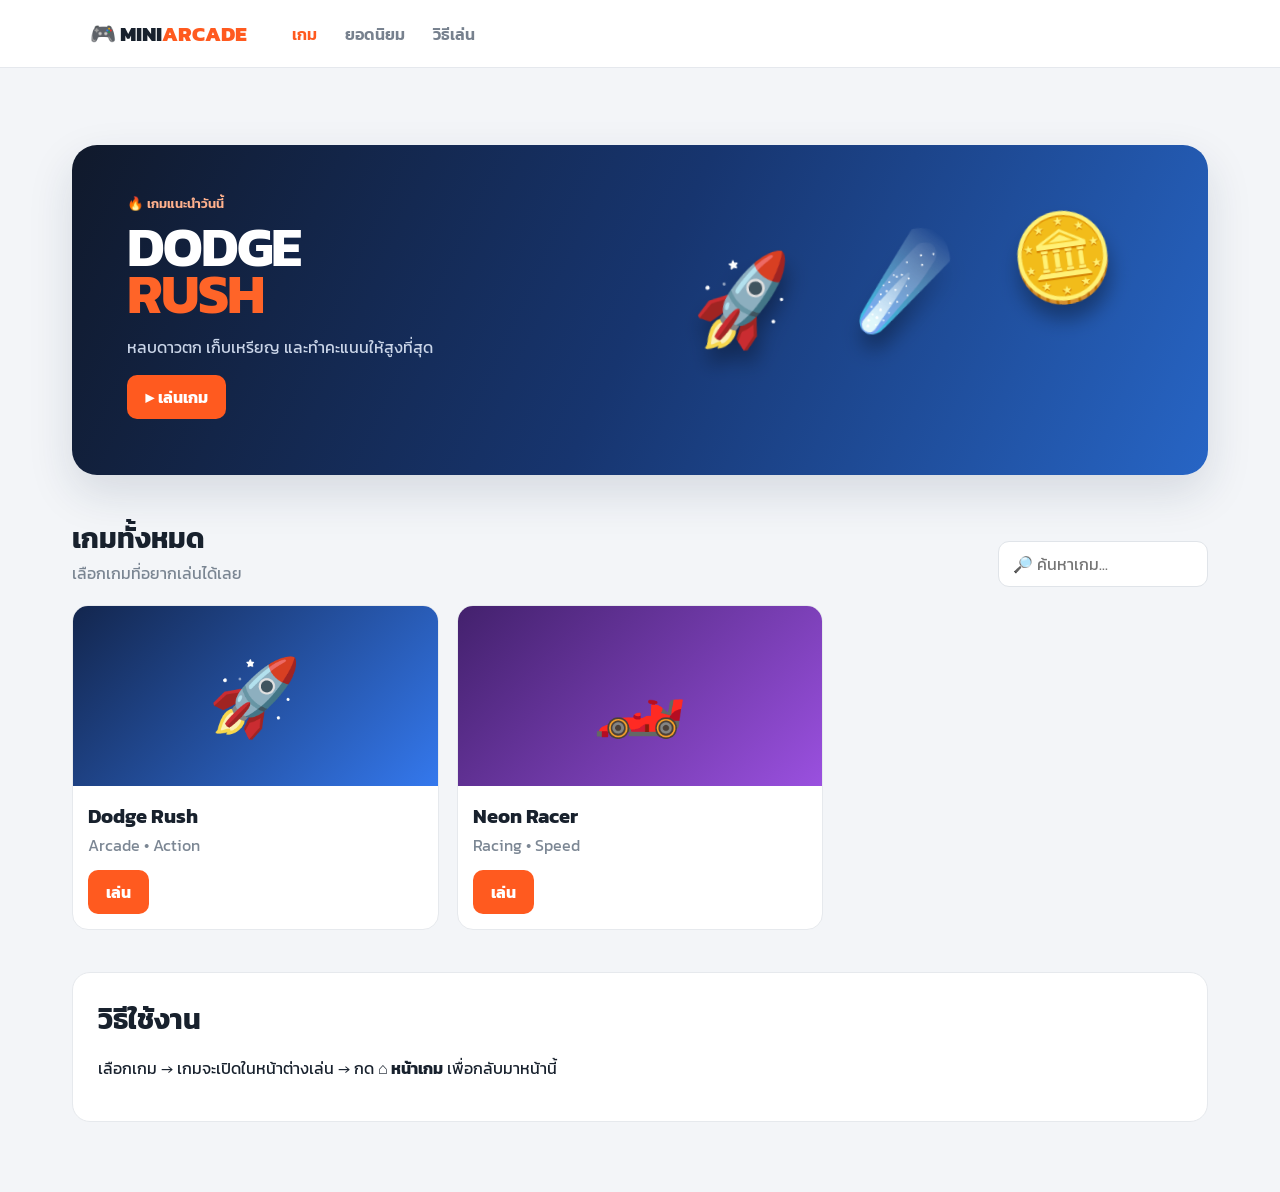
==== commit 87f3be74: "Add files via upload" ====
--- a/index.html
+++ b/index.html
@@ -1,48 +1,76 @@
 <!DOCTYPE html>
 <html lang="th">
 <head>
-    <meta charset="UTF-8">
-    <meta name="viewport" content="width=device-width, initial-scale=1.0">
-    <title>Neon Racer</title>
-    <link rel="stylesheet" href="style.css">
+  <meta charset="UTF-8">
+  <meta name="viewport" content="width=device-width, initial-scale=1.0">
+  <title>Mini Arcade</title>
+  <link rel="stylesheet" href="style.css">
 </head>
 <body>
-    <div class="top">
-        <b>🏎️ Neon Racer</b>
-        <button onclick="goHome()">⌂ หน้าเกม</button>
+<header class="topbar">
+  <div class="logo">🎮 MINI<span>ARCADE</span></div>
+  <nav>
+    <a class="active" href="#">เกม</a>
+    <a href="#games">ยอดนิยม</a>
+    <a href="#howto">วิธีเล่น</a>
+  </nav>
+</header>
+
+<main>
+  <section class="hero">
+    <div>
+      <small>🔥 เกมแนะนำวันนี้</small>
+      <h1>DODGE<br><span>RUSH</span></h1>
+      <p>หลบดาวตก เก็บเหรียญ และทำคะแนนให้สูงที่สุด</p>
+      <button onclick="openGame('dodge-rush')">▶ เล่นเกม</button>
     </div>
-    <div class="hud">
-        คะแนน <b id="score">0</b>  
-        ความเร็ว <b id="speed">10 m/s</b> 
-        ชีวิต <b id="lives">❤️❤️❤️</b>
+    <div class="hero-art">🚀 ☄️ 🪙</div>
+  </section>
+
+  <section id="games">
+    <div class="section-head">
+      <div>
+        <h2>เกมทั้งหมด</h2>
+        <p>เลือกเกมที่อยากเล่นได้เลย</p>
+      </div>
+      <input id="search" placeholder="🔎 ค้นหาเกม...">
     </div>
 
-    <div class="game-container">
-        <canvas id="game" width="900" height="560"></canvas>
-        
-        <!-- Modal เลือกระดับความยาก -->
-        <div id="difficulty-modal" class="modal">
-            <div class="modal-content">
-                <h2>เลือกระดับความยาก</h2>
-                <div class="diff-buttons">
-                    <button class="btn-diff baby" onclick="selectDifficulty('baby')">👶 Baby</button>
-                    <button class="btn-diff normal" onclick="selectDifficulty('normal')">😊 Normal</button>
-                    <button class="btn-diff hard" onclick="selectDifficulty('hard')">🔥 Hard</button>
-                    <button class="btn-diff hardcore" onclick="selectDifficulty('hardcore')">💀 Hardcore</button>
-                </div>
-            </div>
+    <div class="games">
+      <article class="card" data-name="dodge rush">
+        <div class="thumb blue">🚀</div>
+        <div class="info">
+          <h3>Dodge Rush</h3><p>Arcade • Action</p>
+          <button onclick="openGame('dodge-rush')">เล่น</button>
         </div>
+      </article>
 
-        <!-- Overlay ถอยหลัง 3 2 1 Start -->
-        <div id="countdown-overlay" class="countdown-overlay hidden">
-            <span id="countdown-text">3</span>
+      <article class="card" data-name="neon racer">
+        <div class="thumb purple">🏎️</div>
+        <div class="info">
+          <h3>Neon Racer</h3><p>Racing • Speed</p>
+          <button onclick="openGame('neon-racer')">เล่น</button>
         </div>
+      </article>
     </div>
+  </section>
 
-    <div class="controls">
-        <button id="start">▶ เริ่มเกม</button>
-        <span>← → หรือ A / D เพื่อเปลี่ยนเลน (ความเร็วเพิ่มทุกๆ 1 วินาที / ชนแล้วความเร็วลด)</span>
+  <section id="howto" class="howto">
+    <h2>วิธีใช้งาน</h2>
+    <p>เลือกเกม → เกมจะเปิดในหน้าต่างเล่น → กด <b>⌂ หน้าเกม</b> เพื่อกลับมาหน้านี้</p>
+  </section>
+</main>
+
+<div id="gameModal" class="modal hidden">
+  <div class="game-box">
+    <div class="game-bar">
+      <b id="gameTitle">Game</b>
+      <button onclick="closeGame()">✕</button>
     </div>
-    <script src="script.js"></script>
+    <iframe id="gameFrame" title="Game"></iframe>
+  </div>
+</div>
+
+<script src="script.js"></script>
 </body>
-</html>+</html>
--- a/style.css
+++ b/style.css
@@ -1,181 +1,242 @@
+@import url('https://fonts.googleapis.com/css2?family=Kanit:wght@400;500;600;700;800&display=swap');
+
 * {
   box-sizing: border-box;
 }
-
 body {
   margin: 0;
-  background: #091222;
-  color: #ffffff;
-  font-family: Arial, sans-serif;
-  text-align: center;
-}
-
-.top {
+  background: #f3f5f8;
+  color: #18212d;
+  font-family: Kanit, Arial, sans-serif;
+}
+button,
+input {
+  font: inherit;
+}
+button {
+  cursor: pointer;
+}
+.topbar {
+  height: 68px;
+  background: #fff;
+  border-bottom: 1px solid #e5e8ed;
+  display: flex;
+  align-items: center;
+  padding: 0 7%;
+  gap: 45px;
+  position: sticky;
+  top: 0;
+  z-index: 5;
+}
+.logo {
+  font-weight: 800;
+  font-size: 21px;
+}
+.logo span {
+  color: #ff5a1f;
+}
+nav {
+  display: flex;
+  gap: 28px;
+}
+nav a {
+  text-decoration: none;
+  color: #77818e;
+  font-weight: 600;
+}
+nav a.active,
+nav a:hover {
+  color: #ff5a1f;
+}
+main {
+  max-width: 1180px;
+  margin: auto;
+  padding: 35px 22px 70px;
+}
+.hero {
+  height: 330px;
+  border-radius: 25px;
+  padding: 45px 55px;
+  color: white;
+  background: linear-gradient(115deg, #10192b, #17356f, #2765c5);
+  display: flex;
+  position: relative;
+  overflow: hidden;
+  box-shadow: 0 18px 45px #182a4b22;
+}
+.hero small {
+  color: #ffb18d;
+  font-weight: 600;
+}
+.hero h1 {
+  font-size: 56px;
+  line-height: 0.84;
+  margin: 9px 0 18px;
+  letter-spacing: -2px;
+}
+.hero h1 span {
+  color: #ff6428;
+}
+.hero p {
+  color: #cad5e8;
+}
+.hero button,
+.info button {
+  border: 0;
+  border-radius: 10px;
+  background: #ff5a1f;
+  color: #fff;
+  font-weight: 700;
+  padding: 10px 18px;
+}
+.hero-art {
+  position: absolute;
+  right: 8%;
+  top: 70px;
+  font-size: 85px;
+  word-spacing: 35px;
+  transform: rotate(-8deg);
+  filter: drop-shadow(0 15px 10px #0005);
+}
+section {
+  margin-top: 42px;
+}
+.section-head {
+  display: flex;
+  justify-content: space-between;
+  align-items: end;
+  margin-bottom: 18px;
+}
+.section-head h2,
+.howto h2 {
+  margin: 0;
+  font-size: 28px;
+}
+.section-head p {
+  margin: 2px 0;
+  color: #7a8592;
+}
+.section-head input {
+  border: 1px solid #e0e4e9;
+  border-radius: 11px;
+  padding: 10px 14px;
+  outline: 0;
+  width: 210px;
+  background: #fff;
+}
+.games {
+  display: grid;
+  grid-template-columns: repeat(3, 1fr);
+  gap: 18px;
+}
+.card {
+  background: #fff;
+  border: 1px solid #e6e9ed;
+  border-radius: 16px;
+  overflow: hidden;
+  transition: 0.2s;
+}
+.card:hover {
+  transform: translateY(-5px);
+  box-shadow: 0 15px 30px #17223518;
+}
+.thumb {
+  height: 180px;
+  display: flex;
+  justify-content: center;
+  align-items: center;
+  font-size: 75px;
+}
+.blue {
+  background: linear-gradient(135deg, #13264e, #3478ed);
+}
+.purple {
+  background: linear-gradient(135deg, #43216d, #9a50df);
+}
+.info {
+  padding: 15px;
+  position: relative;
+}
+.info h3 {
+  margin: 0;
+  font-size: 20px;
+}
+.info p {
+  color: #7c8794;
+  margin: 2px 0 13px;
+}
+.howto {
+  background: #fff;
+  border: 1px solid #e6e9ed;
+  border-radius: 18px;
+  padding: 25px;
+}
+.modal {
+  position: fixed;
+  inset: 0;
+  background: #070d18dd;
+  backdrop-filter: blur(5px);
+  z-index: 20;
+  display: flex;
+  align-items: center;
+  justify-content: center;
+  padding: 18px;
+}
+.hidden {
+  display: none;
+}
+.game-box {
+  width: min(1100px, 96vw);
+  height: min(720px, 94vh);
+  background: #111827;
+  border-radius: 16px;
+  overflow: hidden;
+  box-shadow: 0 30px 80px #0008;
+  display: flex;
+  flex-direction: column;
+}
+.game-bar {
   height: 52px;
-  background: #121d31;
+  flex: 0 0 52px;
+  color: white;
   display: flex;
   align-items: center;
   justify-content: space-between;
-  padding: 0 15px;
-}
-
-.top b {
-  font-size: 17px;
-}
-
-.top button,
-.controls button {
+  padding: 0 16px;
+}
+.game-bar button {
   border: 0;
-  background: #ff5a1f;
-  color: #ffffff;
   border-radius: 8px;
-  padding: 8px 13px;
-  font-weight: bold;
-  cursor: pointer;
-}
-
-.top button:hover,
-.controls button:hover {
-  background: #ff743d;
-}
-
-.hud {
-  height: 42px;
-  background: #18253a;
-  padding: 12px;
-  font-size: 13px;
-}
-
-.hud b {
-  color: #ff8a55;
-}
-
-.game-container {
-  position: relative;
-  width: min(100%, 900px);
-  margin: auto;
-}
-
-canvas {
-  display: block;
-  width: 100%;
-  height: auto;
-  background: #08142b;
-  image-rendering: auto;
-}
-
-.controls {
-  height: 58px;
-  display: flex;
-  align-items: center;
-  justify-content: center;
-  gap: 20px;
-  color: #aebbd0;
-  font-size: 13px;
-}
-
-/* Modal & Countdown Overlay */
-
-.modal {
-  position: absolute;
-  top: 0;
-  left: 0;
+  background: #293449;
+  color: white;
+  padding: 7px 11px;
+}
+.game-box iframe {
+  border: 0;
   width: 100%;
   height: 100%;
-  background: rgba(0, 0, 0, 0.82);
-  display: flex;
-  align-items: center;
-  justify-content: center;
-  z-index: 10;
-}
-
-.modal-content {
-  background: #18253a;
-  padding: 25px 35px;
-  border-radius: 12px;
-  border: 2px solid #2e4366;
-  text-align: center;
-  box-shadow: 0 10px 30px rgba(0, 0, 0, 0.5);
-}
-
-.modal-content h2 {
-  margin-top: 0;
-  margin-bottom: 20px;
-  color: #ffcf4a;
-}
-
-.diff-buttons {
-  display: flex;
-  gap: 12px;
-  flex-wrap: wrap;
-  justify-content: center;
-}
-
-.btn-diff {
-  border: none;
-  padding: 12px 20px;
-  font-size: 16px;
-  font-weight: bold;
-  border-radius: 8px;
-  cursor: pointer;
-  transition: transform 0.15s, filter 0.15s;
-}
-
-.btn-diff:hover {
-  transform: scale(1.08);
-  filter: brightness(1.2);
-}
-
-.btn-diff.baby {
-  background: #4caf50;
-  color: #ffffff;
-}
-
-.btn-diff.normal {
-  background: #2196f3;
-  color: #ffffff;
-}
-
-.btn-diff.hard {
-  background: #ff9800;
-  color: #ffffff;
-}
-
-.btn-diff.hardcore {
-  background: #f44336;
-  color: #ffffff;
-}
-
-.countdown-overlay {
-  position: absolute;
-  top: 0;
-  left: 0;
-  width: 100%;
-  height: 100%;
-  background: rgba(0, 0, 0, 0.7);
-  display: flex;
-  align-items: center;
-  justify-content: center;
-  z-index: 20;
-}
-
-#countdown-text {
-  font-size: 90px;
-  font-weight: bold;
-  color: #00f0ff;
-  text-shadow: 0 0 20px #00f0ff, 0 0 40px #00f0ff;
-  animation: pulse 0.8s infinite alternate;
-}
-
-.hidden {
-  display: none !important;
-}
-
-@keyframes pulse {
-  from {
-    transform: scale(0.9);
-  }
-  to {
-    transform: scale(1.1);
+  background: #101827;
+}
+@media (max-width: 700px) {
+  .topbar {
+    padding: 0 18px;
+    gap: 20px;
+  }
+  .hero {
+    padding: 35px 28px;
+  }
+  .hero-art {
+    opacity: 0.25;
+    right: -30px;
+  }
+  .games {
+    grid-template-columns: 1fr;
+  }
+  .section-head {
+    display: block;
+  }
+  .section-head input {
+    margin-top: 12px;
+    width: 100%;
   }
 }
